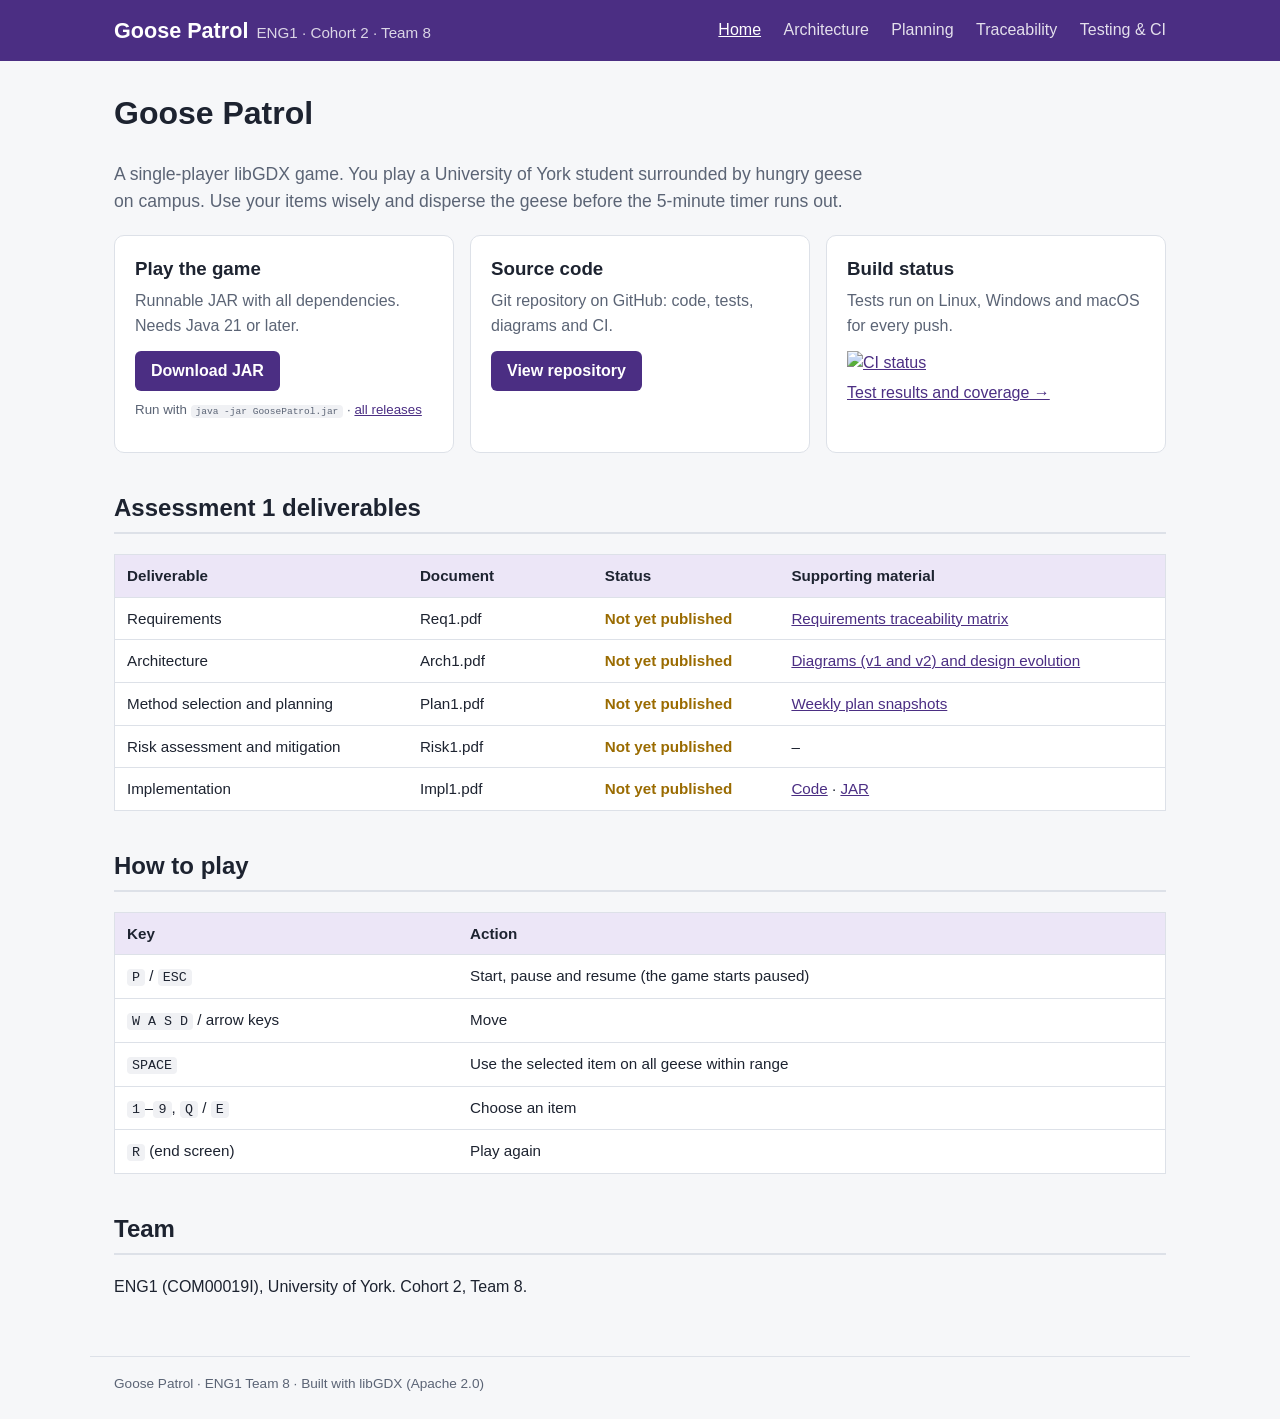
==== website/index.html @ 1713baab "Add team website and GitHub Pages workflow Static site in website/: deliverables table, JAR and repo" ====
<!DOCTYPE html>
<html lang="en">
<head>
  <meta charset="utf-8">
  <meta name="viewport" content="width=device-width, initial-scale=1">
  <title>Goose Patrol – ENG1 Team 8</title>
  <link rel="stylesheet" href="style.css">
</head>
<body>
<header>
  <div class="inner">
    <a class="brand" href="index.html">Goose Patrol<span>ENG1 · Cohort 2 · Team 8</span></a>
    <nav>
      <a href="index.html" class="active">Home</a>
      <a href="architecture.html">Architecture</a>
      <a href="planning.html">Planning</a>
      <a href="traceability.html">Traceability</a>
      <a href="testing.html">Testing &amp; CI</a>
    </nav>
  </div>
</header>

<main>
  <h1>Goose Patrol</h1>
  <p class="lead">
    A single-player libGDX game. You play a University of York student surrounded by hungry
    geese on campus. Use your items wisely and disperse the geese before the 5-minute timer runs out.
  </p>

  <div class="cards">
    <div class="card">
      <h3>Play the game</h3>
      <p>Runnable JAR with all dependencies. Needs Java 21 or later.</p>
      <a class="button" href="https://github.com/soham-apte/Eng1_Project_Team8/releases/latest/download/GoosePatrol.jar">Download JAR</a>
      <p><small>Run with <code>java -jar GoosePatrol.jar</code> ·
        <a href="https://github.com/soham-apte/Eng1_Project_Team8/releases">all releases</a></small></p>
    </div>
    <div class="card">
      <h3>Source code</h3>
      <p>Git repository on GitHub: code, tests, diagrams and CI.</p>
      <a class="button" href="https://github.com/soham-apte/Eng1_Project_Team8">View repository</a>
    </div>
    <div class="card">
      <h3>Build status</h3>
      <p>Tests run on Linux, Windows and macOS for every push.</p>
      <a href="https://github.com/soham-apte/Eng1_Project_Team8/actions/workflows/ci.yml">
        <img src="https://github.com/soham-apte/Eng1_Project_Team8/actions/workflows/ci.yml/badge.svg" alt="CI status">
      </a>
      <p><a href="testing.html">Test results and coverage →</a></p>
    </div>
  </div>

  <h2 id="assessment-1">Assessment 1 deliverables</h2>
  <!--
    To publish a deliverable: put the PDF in website/docs/ and replace the "Not yet published"
    cell with a link, e.g. <a href="docs/Req1.pdf">Req1.pdf</a>, and change the status to:
    <span class="status ok">Published</span>
  -->
  <table>
    <thead>
      <tr><th>Deliverable</th><th>Document</th><th>Status</th><th>Supporting material</th></tr>
    </thead>
    <tbody>
      <tr>
        <td>Requirements</td>
        <td>Req1.pdf</td>
        <td><span class="status pending">Not yet published</span></td>
        <td><a href="traceability.html">Requirements traceability matrix</a></td>
      </tr>
      <tr>
        <td>Architecture</td>
        <td>Arch1.pdf</td>
        <td><span class="status pending">Not yet published</span></td>
        <td><a href="architecture.html">Diagrams (v1 and v2) and design evolution</a></td>
      </tr>
      <tr>
        <td>Method selection and planning</td>
        <td>Plan1.pdf</td>
        <td><span class="status pending">Not yet published</span></td>
        <td><a href="planning.html">Weekly plan snapshots</a></td>
      </tr>
      <tr>
        <td>Risk assessment and mitigation</td>
        <td>Risk1.pdf</td>
        <td><span class="status pending">Not yet published</span></td>
        <td>–</td>
      </tr>
      <tr>
        <td>Implementation</td>
        <td>Impl1.pdf</td>
        <td><span class="status pending">Not yet published</span></td>
        <td><a href="https://github.com/soham-apte/Eng1_Project_Team8">Code</a> ·
            <a href="https://github.com/soham-apte/Eng1_Project_Team8/releases/latest/download/GoosePatrol.jar">JAR</a></td>
      </tr>
    </tbody>
  </table>

  <h2 id="how-to-play">How to play</h2>
  <table>
    <thead><tr><th>Key</th><th>Action</th></tr></thead>
    <tbody>
      <tr><td><code>P</code> / <code>ESC</code></td><td>Start, pause and resume (the game starts paused)</td></tr>
      <tr><td><code>W A S D</code> / arrow keys</td><td>Move</td></tr>
      <tr><td><code>SPACE</code></td><td>Use the selected item on all geese within range</td></tr>
      <tr><td><code>1</code>–<code>9</code>, <code>Q</code> / <code>E</code></td><td>Choose an item</td></tr>
      <tr><td><code>R</code> (end screen)</td><td>Play again</td></tr>
    </tbody>
  </table>

  <h2 id="team">Team</h2>
  <!-- Add team member names and roles here if the team agrees to list them publicly. -->
  <p>ENG1 (COM00019I), University of York. Cohort 2, Team 8.</p>
</main>

<footer>
  Goose Patrol · ENG1 Team 8 · Built with libGDX (Apache 2.0)
</footer>
</body>
</html>
---- website/style.css ----
:root {
  --bg: #f6f7f9;
  --card: #ffffff;
  --text: #1d2330;
  --muted: #5b6475;
  --accent: #4b2e83;
  --accent-light: #ece6f7;
  --border: #dde1e8;
  --ok: #1e7f43;
  --pending: #9a6b00;
}

* { box-sizing: border-box; }

body {
  margin: 0;
  font-family: -apple-system, BlinkMacSystemFont, "Segoe UI", Roboto, Helvetica, Arial, sans-serif;
  line-height: 1.55;
  color: var(--text);
  background: var(--bg);
}

header {
  background: var(--accent);
  color: #fff;
}

header .inner, main, footer {
  max-width: 1100px;
  margin: 0 auto;
  padding: 0 24px;
}

header .inner {
  display: flex;
  flex-wrap: wrap;
  align-items: center;
  justify-content: space-between;
  gap: 12px;
  padding-top: 14px;
  padding-bottom: 14px;
}

header .brand { font-size: 1.35rem; font-weight: 700; color: #fff; text-decoration: none; }
header .brand span { font-weight: 400; opacity: 0.8; font-size: 0.95rem; margin-left: 8px; }

nav a {
  color: #fff;
  text-decoration: none;
  margin-left: 18px;
  opacity: 0.85;
  font-weight: 500;
}
nav a:hover, nav a.active { opacity: 1; text-decoration: underline; }

main { padding-top: 28px; padding-bottom: 40px; }

h1 { margin-top: 0; }
h2 { margin-top: 36px; border-bottom: 2px solid var(--border); padding-bottom: 6px; }
h3 { margin-bottom: 6px; }

a { color: var(--accent); }

.lead { font-size: 1.1rem; color: var(--muted); max-width: 760px; }

.cards {
  display: grid;
  grid-template-columns: repeat(auto-fit, minmax(240px, 1fr));
  gap: 16px;
  margin: 20px 0;
}

.card {
  background: var(--card);
  border: 1px solid var(--border);
  border-radius: 10px;
  padding: 18px 20px;
}
.card h3 { margin-top: 0; }
.card p { margin: 6px 0 12px; color: var(--muted); }

.button {
  display: inline-block;
  background: var(--accent);
  color: #fff;
  padding: 8px 16px;
  border-radius: 6px;
  text-decoration: none;
  font-weight: 600;
}
.button.secondary { background: var(--accent-light); color: var(--accent); }

table {
  width: 100%;
  border-collapse: collapse;
  background: var(--card);
  border: 1px solid var(--border);
  margin: 12px 0 20px;
  font-size: 0.95rem;
}
th, td { text-align: left; padding: 9px 12px; border-bottom: 1px solid var(--border); vertical-align: top; }
th { background: var(--accent-light); }
td code, li code, p code { background: #f0f1f4; padding: 1px 5px; border-radius: 4px; font-size: 0.88em; }
/* Long class and test names must wrap so wide tables fit the page. */
td code { overflow-wrap: anywhere; word-break: break-word; }
td:first-child code { white-space: nowrap; overflow-wrap: normal; word-break: normal; }
td:nth-child(2) { min-width: 150px; }
.table-scroll { overflow-x: auto; }

.status { font-weight: 600; white-space: nowrap; }
.status.ok { color: var(--ok); }
.status.pending { color: var(--pending); }

figure {
  background: var(--card);
  border: 1px solid var(--border);
  border-radius: 10px;
  padding: 14px;
  margin: 16px 0;
}
figure img { max-width: 100%; height: auto; display: block; margin: 0 auto; }
figcaption { color: var(--muted); font-size: 0.9rem; margin-top: 8px; }

.note {
  background: var(--accent-light);
  border-left: 4px solid var(--accent);
  padding: 10px 14px;
  border-radius: 4px;
}

footer {
  color: var(--muted);
  font-size: 0.85rem;
  padding-top: 16px;
  padding-bottom: 30px;
  border-top: 1px solid var(--border);
}
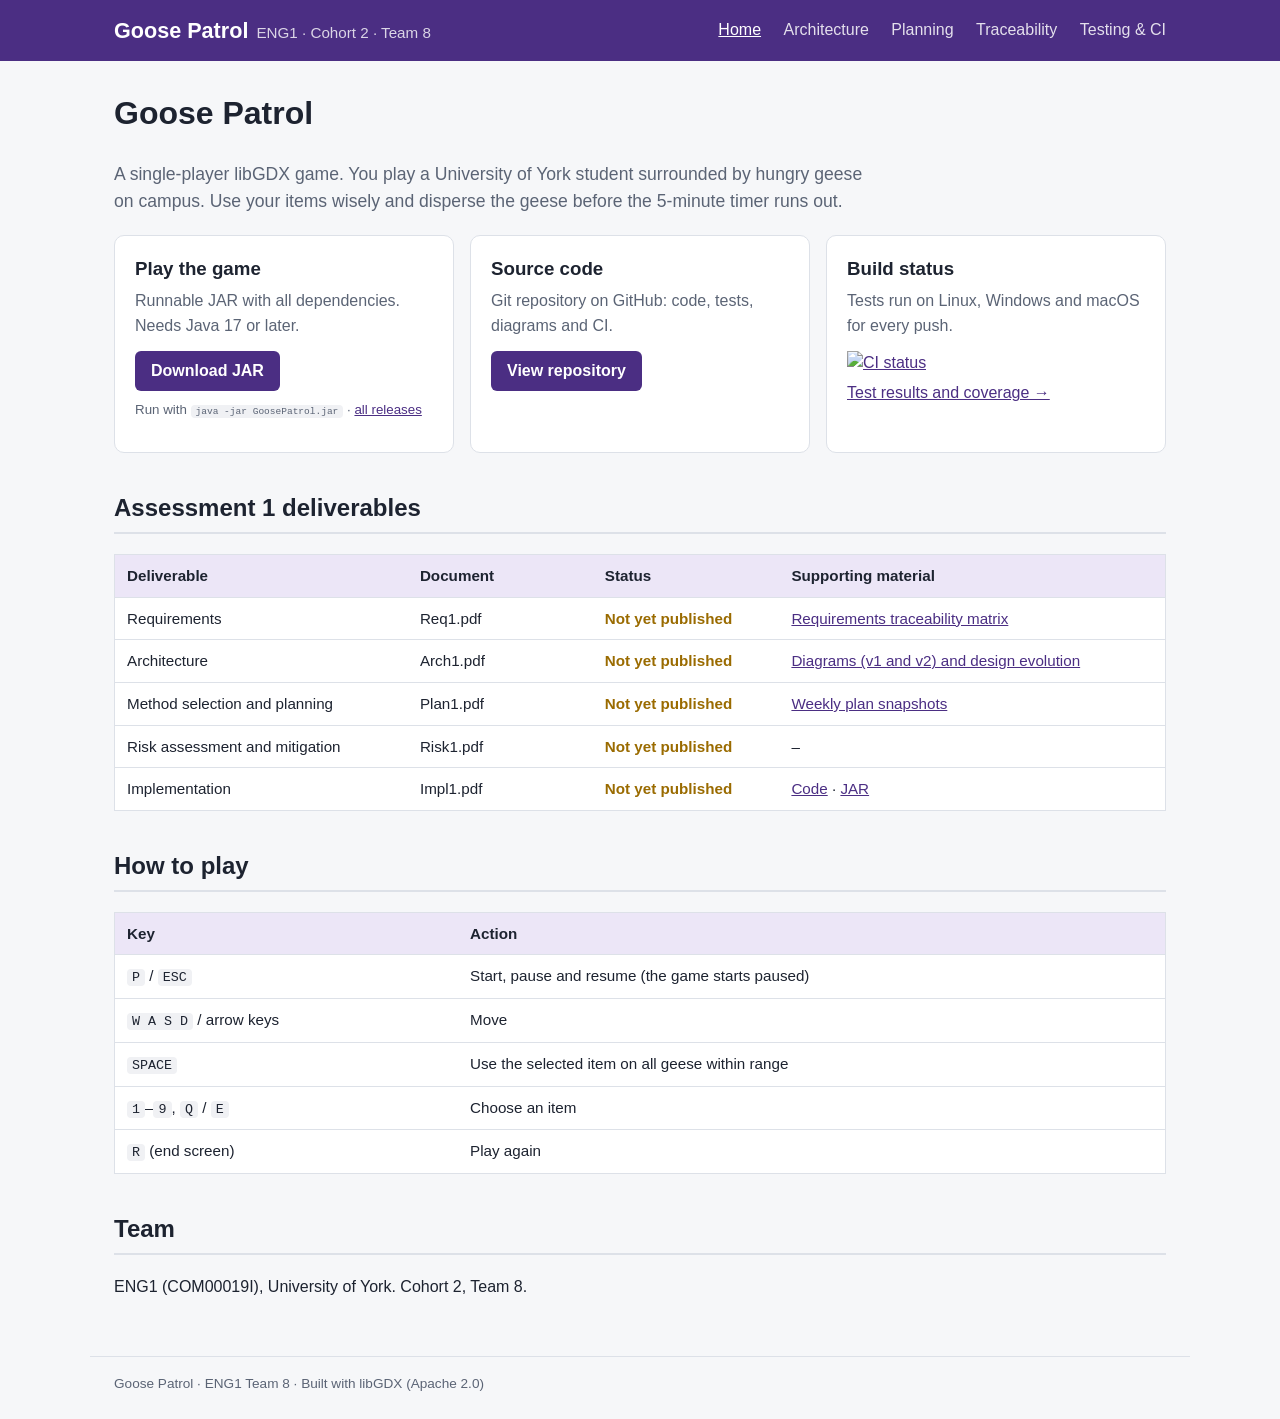
==== commit 308e0de6: "Update diagrams, traceability and docs for Req1 alignment - v2 diagrams: new event classes and GameT" ====
--- a/website/index.html
+++ b/website/index.html
@@ -30,7 +30,7 @@
   <div class="cards">
     <div class="card">
       <h3>Play the game</h3>
-      <p>Runnable JAR with all dependencies. Needs Java 21 or later.</p>
+      <p>Runnable JAR with all dependencies. Needs Java 17 or later.</p>
       <a class="button" href="https://github.com/soham-apte/Eng1_Project_Team8/releases/latest/download/GoosePatrol.jar">Download JAR</a>
       <p><small>Run with <code>java -jar GoosePatrol.jar</code> ·
         <a href="https://github.com/soham-apte/Eng1_Project_Team8/releases">all releases</a></small></p>
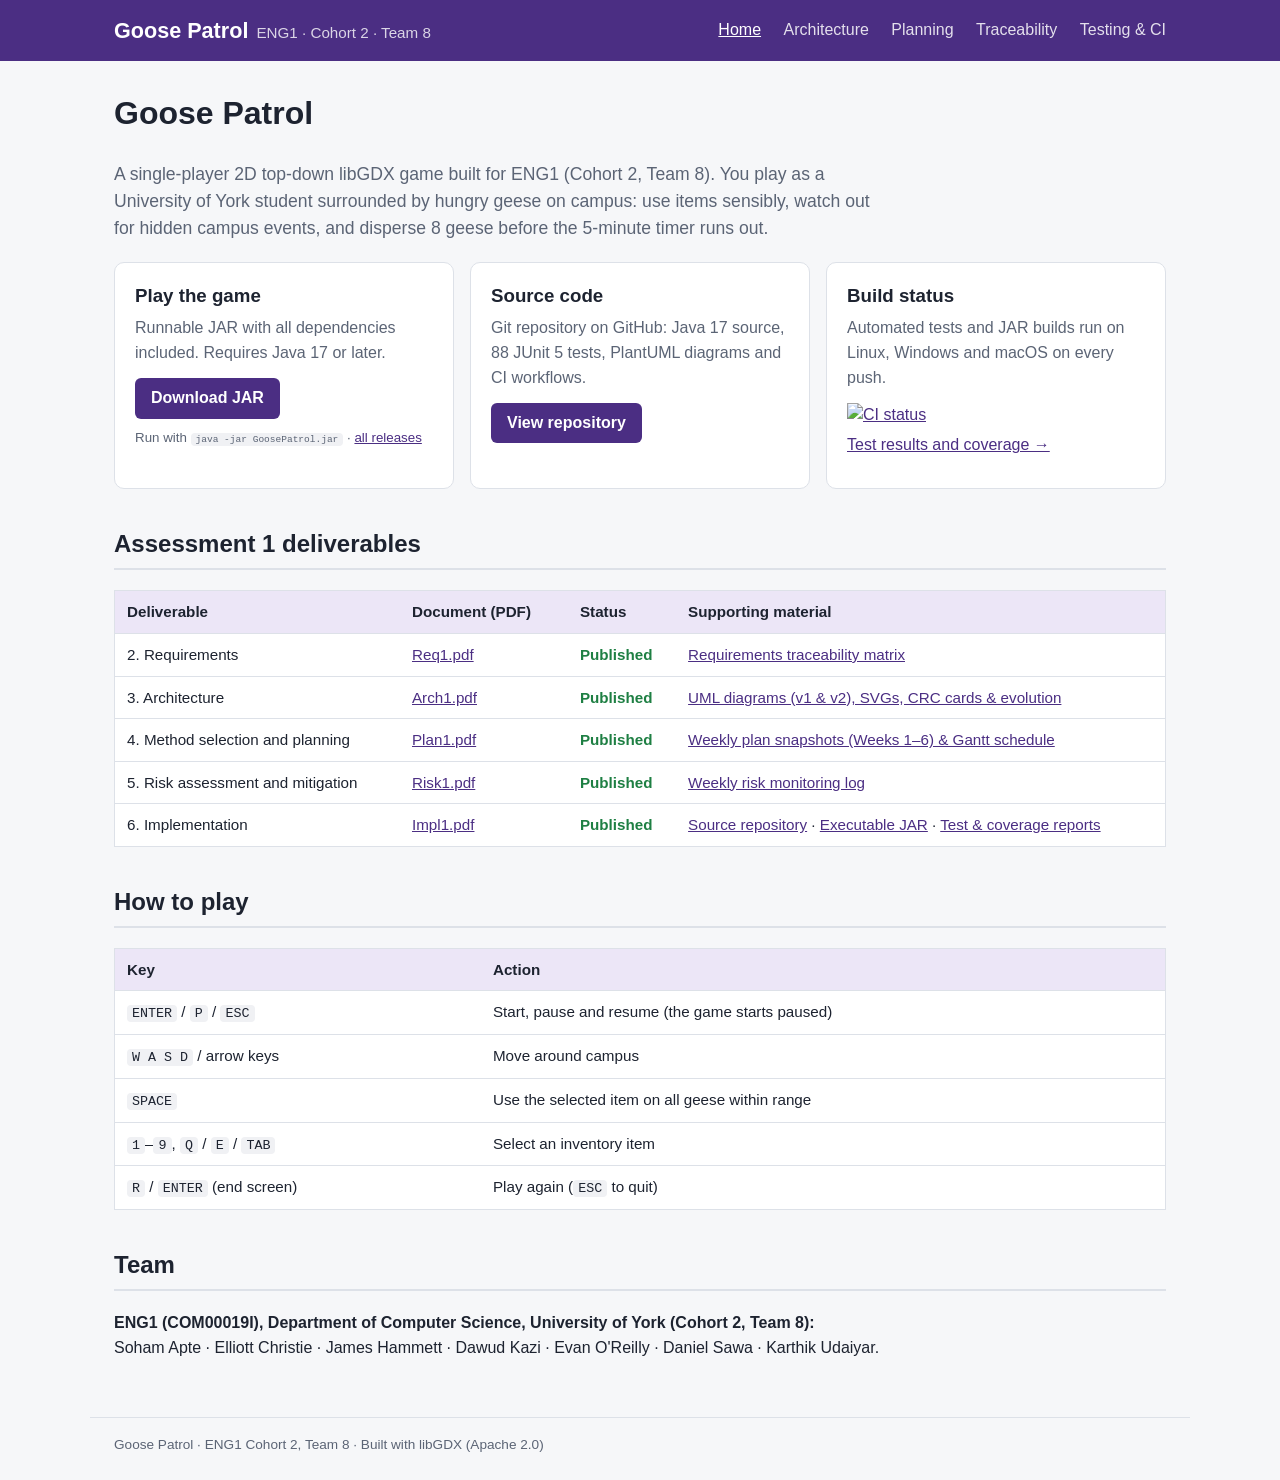
==== commit be5c57c0: "Add Assessment 1 deliverables, packaging scripts and synced website docs" ====
--- a/website/index.html
+++ b/website/index.html
@@ -3,7 +3,7 @@
 <head>
   <meta charset="utf-8">
   <meta name="viewport" content="width=device-width, initial-scale=1">
-  <title>Goose Patrol – ENG1 Team 8</title>
+  <title>Goose Patrol - ENG1 Cohort 2, Team 8</title>
   <link rel="stylesheet" href="style.css">
 </head>
 <body>
@@ -23,74 +23,71 @@
 <main>
   <h1>Goose Patrol</h1>
   <p class="lead">
-    A single-player libGDX game. You play a University of York student surrounded by hungry
-    geese on campus. Use your items wisely and disperse the geese before the 5-minute timer runs out.
+    A single-player 2D top-down libGDX game built for ENG1 (Cohort 2, Team 8). You play as a University of York
+    student surrounded by hungry geese on campus: use items sensibly, watch out for hidden campus events, and
+    disperse 8 geese before the 5-minute timer runs out.
   </p>
 
   <div class="cards">
     <div class="card">
       <h3>Play the game</h3>
-      <p>Runnable JAR with all dependencies. Needs Java 17 or later.</p>
+      <p>Runnable JAR with all dependencies included. Requires Java 17 or later.</p>
       <a class="button" href="https://github.com/soham-apte/Eng1_Project_Team8/releases/latest/download/GoosePatrol.jar">Download JAR</a>
       <p><small>Run with <code>java -jar GoosePatrol.jar</code> ·
         <a href="https://github.com/soham-apte/Eng1_Project_Team8/releases">all releases</a></small></p>
     </div>
     <div class="card">
       <h3>Source code</h3>
-      <p>Git repository on GitHub: code, tests, diagrams and CI.</p>
+      <p>Git repository on GitHub: Java 17 source, 88 JUnit 5 tests, PlantUML diagrams and CI workflows.</p>
       <a class="button" href="https://github.com/soham-apte/Eng1_Project_Team8">View repository</a>
     </div>
     <div class="card">
       <h3>Build status</h3>
-      <p>Tests run on Linux, Windows and macOS for every push.</p>
+      <p>Automated tests and JAR builds run on Linux, Windows and macOS on every push.</p>
       <a href="https://github.com/soham-apte/Eng1_Project_Team8/actions/workflows/ci.yml">
         <img src="https://github.com/soham-apte/Eng1_Project_Team8/actions/workflows/ci.yml/badge.svg" alt="CI status">
       </a>
-      <p><a href="testing.html">Test results and coverage →</a></p>
+      <p><a href="testing.html">Test results and coverage &rarr;</a></p>
     </div>
   </div>
 
   <h2 id="assessment-1">Assessment 1 deliverables</h2>
-  <!--
-    To publish a deliverable: put the PDF in website/docs/ and replace the "Not yet published"
-    cell with a link, e.g. <a href="docs/Req1.pdf">Req1.pdf</a>, and change the status to:
-    <span class="status ok">Published</span>
-  -->
   <table>
     <thead>
-      <tr><th>Deliverable</th><th>Document</th><th>Status</th><th>Supporting material</th></tr>
+      <tr><th>Deliverable</th><th>Document (PDF)</th><th>Status</th><th>Supporting material</th></tr>
     </thead>
     <tbody>
       <tr>
-        <td>Requirements</td>
-        <td>Req1.pdf</td>
-        <td><span class="status pending">Not yet published</span></td>
+        <td>2. Requirements</td>
+        <td><a href="docs/Req1.pdf">Req1.pdf</a></td>
+        <td><span class="status ok">Published</span></td>
         <td><a href="traceability.html">Requirements traceability matrix</a></td>
       </tr>
       <tr>
-        <td>Architecture</td>
-        <td>Arch1.pdf</td>
-        <td><span class="status pending">Not yet published</span></td>
-        <td><a href="architecture.html">Diagrams (v1 and v2) and design evolution</a></td>
+        <td>3. Architecture</td>
+        <td><a href="docs/Arch1.pdf">Arch1.pdf</a></td>
+        <td><span class="status ok">Published</span></td>
+        <td><a href="architecture.html">UML diagrams (v1 &amp; v2), SVGs, CRC cards &amp; evolution</a></td>
       </tr>
       <tr>
-        <td>Method selection and planning</td>
-        <td>Plan1.pdf</td>
-        <td><span class="status pending">Not yet published</span></td>
-        <td><a href="planning.html">Weekly plan snapshots</a></td>
+        <td>4. Method selection and planning</td>
+        <td><a href="docs/Plan1.pdf">Plan1.pdf</a></td>
+        <td><span class="status ok">Published</span></td>
+        <td><a href="planning.html">Weekly plan snapshots (Weeks 1&ndash;6) &amp; Gantt schedule</a></td>
       </tr>
       <tr>
-        <td>Risk assessment and mitigation</td>
-        <td>Risk1.pdf</td>
-        <td><span class="status pending">Not yet published</span></td>
-        <td>–</td>
+        <td>5. Risk assessment and mitigation</td>
+        <td><a href="docs/Risk1.pdf">Risk1.pdf</a></td>
+        <td><span class="status ok">Published</span></td>
+        <td><a href="planning.html#risk-summary">Weekly risk monitoring log</a></td>
       </tr>
       <tr>
-        <td>Implementation</td>
-        <td>Impl1.pdf</td>
-        <td><span class="status pending">Not yet published</span></td>
-        <td><a href="https://github.com/soham-apte/Eng1_Project_Team8">Code</a> ·
-            <a href="https://github.com/soham-apte/Eng1_Project_Team8/releases/latest/download/GoosePatrol.jar">JAR</a></td>
+        <td>6. Implementation</td>
+        <td><a href="docs/Impl1.pdf">Impl1.pdf</a></td>
+        <td><span class="status ok">Published</span></td>
+        <td><a href="https://github.com/soham-apte/Eng1_Project_Team8">Source repository</a> ·
+            <a href="https://github.com/soham-apte/Eng1_Project_Team8/releases/latest/download/GoosePatrol.jar">Executable JAR</a> ·
+            <a href="testing.html">Test &amp; coverage reports</a></td>
       </tr>
     </tbody>
   </table>
@@ -99,21 +96,23 @@
   <table>
     <thead><tr><th>Key</th><th>Action</th></tr></thead>
     <tbody>
-      <tr><td><code>P</code> / <code>ESC</code></td><td>Start, pause and resume (the game starts paused)</td></tr>
-      <tr><td><code>W A S D</code> / arrow keys</td><td>Move</td></tr>
+      <tr><td><code>ENTER</code> / <code>P</code> / <code>ESC</code></td><td>Start, pause and resume (the game starts paused)</td></tr>
+      <tr><td><code>W A S D</code> / arrow keys</td><td>Move around campus</td></tr>
       <tr><td><code>SPACE</code></td><td>Use the selected item on all geese within range</td></tr>
-      <tr><td><code>1</code>–<code>9</code>, <code>Q</code> / <code>E</code></td><td>Choose an item</td></tr>
-      <tr><td><code>R</code> (end screen)</td><td>Play again</td></tr>
+      <tr><td><code>1</code>&ndash;<code>9</code>, <code>Q</code> / <code>E</code> / <code>TAB</code></td><td>Select an inventory item</td></tr>
+      <tr><td><code>R</code> / <code>ENTER</code> (end screen)</td><td>Play again (<code>ESC</code> to quit)</td></tr>
     </tbody>
   </table>
 
   <h2 id="team">Team</h2>
-  <!-- Add team member names and roles here if the team agrees to list them publicly. -->
-  <p>ENG1 (COM00019I), University of York. Cohort 2, Team 8.</p>
+  <p>
+    <strong>ENG1 (COM00019I), Department of Computer Science, University of York (Cohort 2, Team 8):</strong><br>
+    Soham Apte · Elliott Christie · James Hammett · Dawud Kazi · Evan O'Reilly · Daniel Sawa · Karthik Udaiyar.
+  </p>
 </main>
 
 <footer>
-  Goose Patrol · ENG1 Team 8 · Built with libGDX (Apache 2.0)
+  Goose Patrol · ENG1 Cohort 2, Team 8 · Built with libGDX (Apache 2.0)
 </footer>
 </body>
 </html>
--- a/website/style.css
+++ b/website/style.css
@@ -128,6 +128,83 @@
   border-radius: 4px;
 }
 
+.crc-grid {
+  display: grid;
+  grid-template-columns: repeat(auto-fit, minmax(300px, 1fr));
+  gap: 14px;
+  margin: 16px 0 24px;
+}
+
+.crc-card {
+  background: var(--card);
+  border: 1.5px solid var(--accent);
+  border-radius: 8px;
+  overflow: hidden;
+  font-size: 0.9rem;
+}
+
+.crc-card .crc-title {
+  background: var(--accent);
+  color: #fff;
+  font-weight: 700;
+  padding: 7px 12px;
+  display: flex;
+  justify-content: space-between;
+  align-items: center;
+}
+
+.crc-card .crc-title span {
+  font-weight: 400;
+  font-size: 0.8rem;
+  opacity: 0.85;
+}
+
+.crc-card .crc-body {
+  display: grid;
+  grid-template-columns: 1.45fr 1fr;
+  border-top: 1px solid var(--border);
+}
+
+.crc-card .crc-col {
+  padding: 8px 12px;
+}
+
+.crc-card .crc-col + .crc-col {
+  border-left: 1px solid var(--border);
+  background: #faf9fd;
+}
+
+.crc-card h4 {
+  margin: 0 0 4px;
+  font-size: 0.78rem;
+  text-transform: uppercase;
+  letter-spacing: 0.04em;
+  color: var(--muted);
+}
+
+.crc-card ul {
+  margin: 0;
+  padding-left: 16px;
+}
+
+.crc-card li {
+  margin: 2px 0;
+}
+
+.week-card {
+  background: var(--card);
+  border: 1px solid var(--border);
+  border-radius: 10px;
+  padding: 16px 20px;
+  margin: 16px 0;
+}
+
+.week-card h3 {
+  margin-top: 0;
+  color: var(--accent);
+}
+
+
 footer {
   color: var(--muted);
   font-size: 0.85rem;
